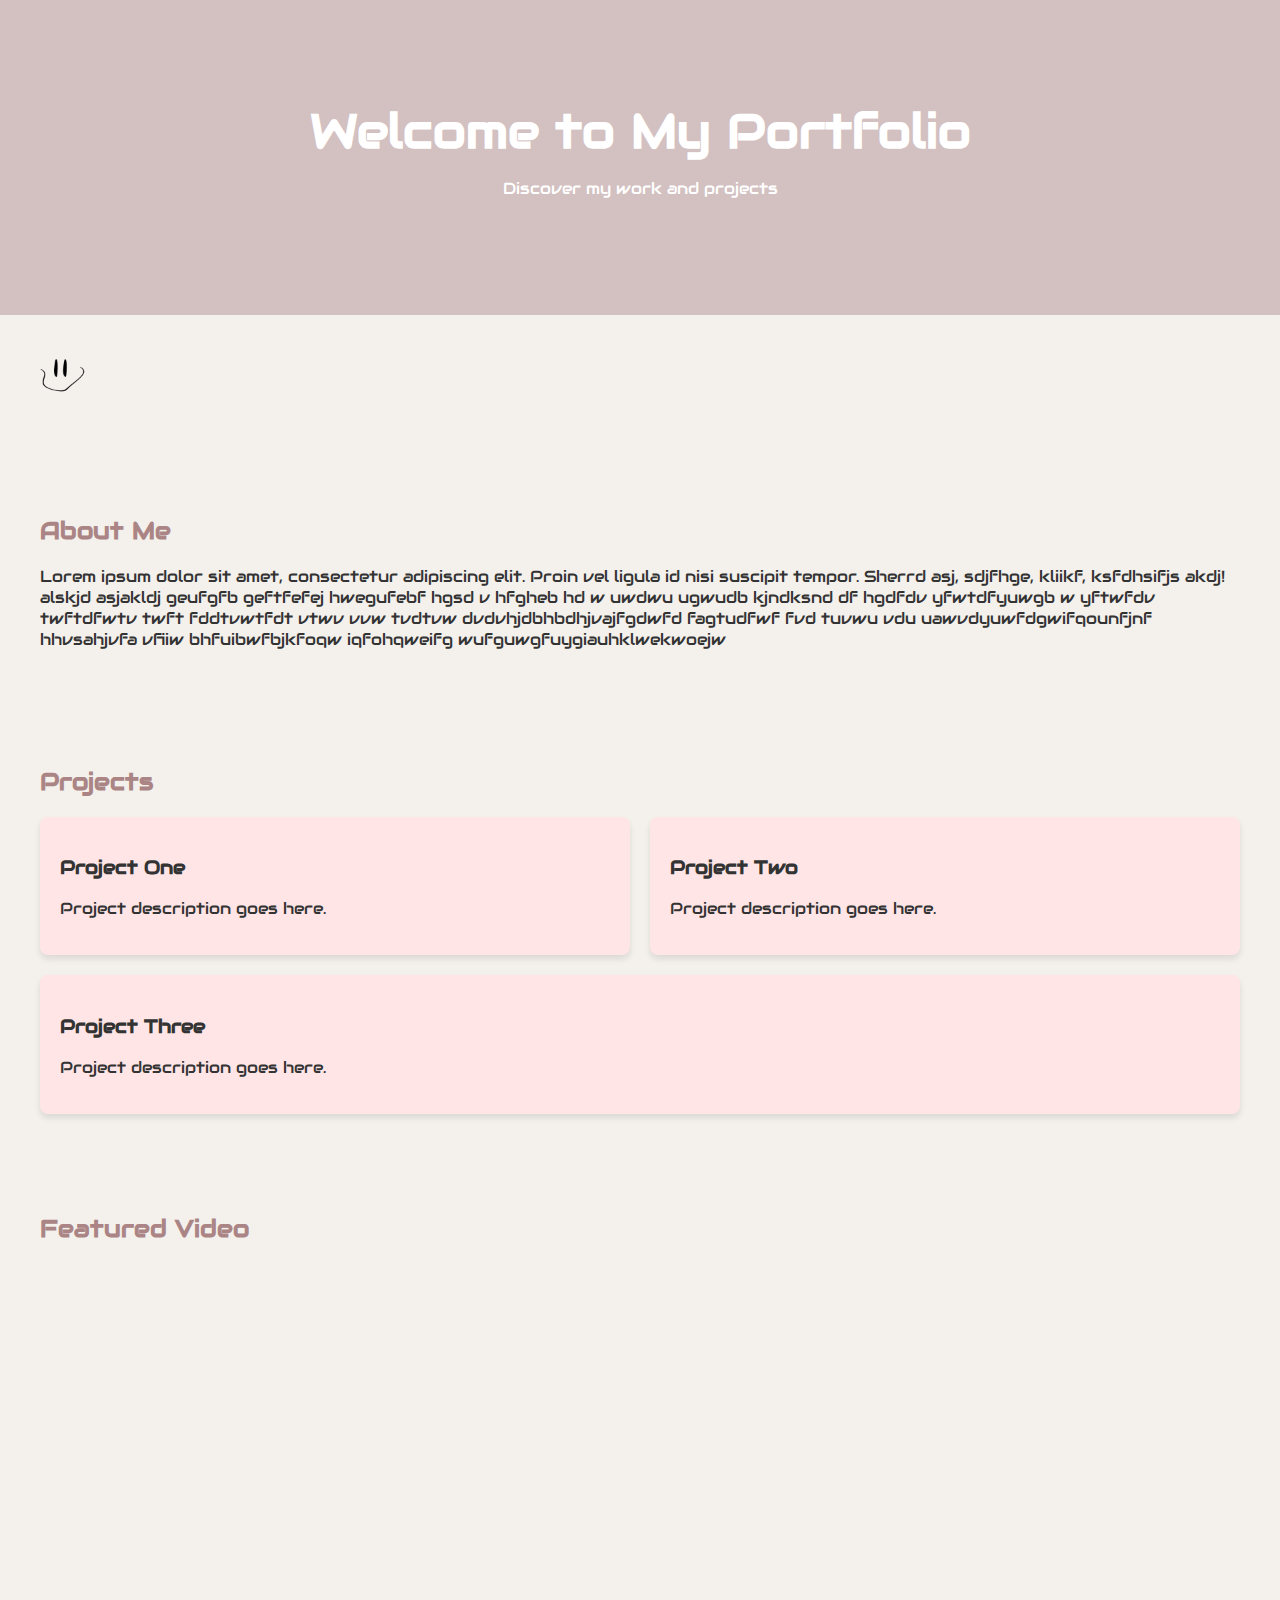
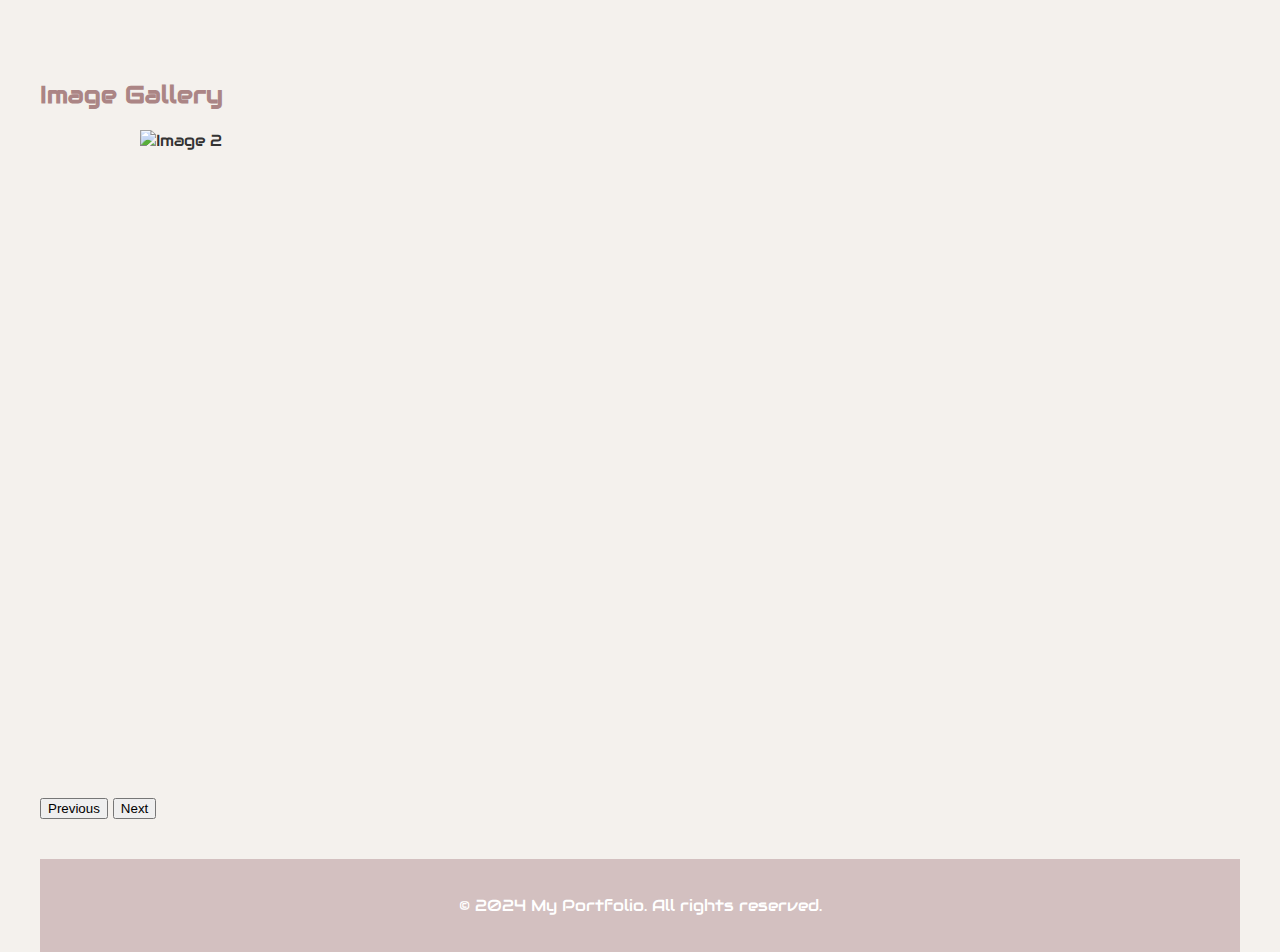
==== Responsive portfolio/responsive.html @ 4b0609b8 "Responsive website" ====
<!DOCTYPE html>
<html lang="en">
<head>
    <meta charset="UTF-8">
    <meta name="viewport" content="width=device-width, initial-scale=1.0">
    <title>My Portfolio</title>
    <link rel="stylesheet" href="https://fonts.googleapis.com/css?family=Audiowide">
    <link rel="stylesheet" href="styles.css">
</head>
<body>
 
    <section class="hero">
        <div class="hero-content">
            <h1>Welcome to My Portfolio</h1>
            <p>Discover my work and projects</p>
            
        </div>
    </section>
<div class="icon"> 
            <img src="smiles.png" alt="icon">
            </div>

    <section class="content">
        <h2>About Me</h2>
        <p>Lorem ipsum dolor sit amet, consectetur adipiscing elit. Proin vel ligula id nisi suscipit tempor. Sherrd asj, sdjfhge, kliikf, ksfdhsifjs akdj! alskjd asjakldj geufgfb geftfefej hwegufebf hgsd v hfgheb hd w uwdwu ugwudb kjndksnd df hgdfdv yfwtdfyuwgb w yftwfdv twftdfwtv twft fddtvwtfdt vtwv vvw tvdtvw dvdvhjdbhbdhjvajfgdwfd fagtudfwf fvd tuvwu vdu uawvdyuwfdgwifqounfjnf hhvsahjvfa vfiiw bhfuibwfbjkfoqw   iqfohqweifg  wufguwgfuygiauhklwekwoejw  </p>
    </section>

 
    <section class="cards">
        <h2>Projects</h2>
        <div class="card-container">
            <div class="card">
                <h3>Project One</h3>
                <p>Project description goes here.</p>
            </div>
            <div class="card">
                <h3>Project Two</h3>
                <p>Project description goes here.</p>
            </div>
            <div class="card">
                <h3>Project Three</h3>
                <p>Project description goes here.</p>
            </div>
        </div>
    </section>


    <section class="video">
        <h2>Featured Video</h2>
        <iframe width="560" height="315" src="https://www.youtube.com/watch?v=OGqIGjhH7rQ" frameborder="0" allow="accelerometer; encrypted-media; gyroscope; picture-in-picture" allowfullscreen></iframe>
    </section>

    <section class="carousel">
        <h2>Image Gallery</h2>
        <div class="carousel-container">
            <div class="carousel-slide">
                <img src="" alt="Image 1">
                <img src="Cat land (1).jpg" alt="Image 2">
                <img src="Cat land (2).jpg" alt="Image 3">
                <img src="falcon.jpg" alt="Image 4">
                <img src="Mean_green.jpg" alt="Image 5">
                <img src="Mini station (1).jpg" alt="Image 6">
                <img src="Moon.jpg" alt="Image 7">
                <img src="PORTFOLIO CANYON 1.jpg" alt="Image 8">
                <img src="PORTFOLIO GHOST 2.jpg" alt="Image 9">
                <img src="SAIT_logo.jpg" alt="Image 10">
            </div>
        </div>
        <button id="prevBtn">Previous</button>
        <button id="nextBtn">Next</button>
    </section>

    <footer>
        <p>&copy; 2024 My Portfolio. All rights reserved.</p>
    </footer>

    <script src="Responsive.js"></script>
</body>
</html>
---- Responsive portfolio/styles.css ----
body {
  font-family: "Audiowide", sans-serif;
    margin: 0;
    padding: 0;
    background-color: #f4f1ed;
    color: #333;
}



.hero {
    background-color: #d3c0c0;
    color: white;
    padding: 100px 20px;
    text-align: center;
    justify-content: center;
    display: flex;
}

.icon {
    margin: 20px;
    width: 100%; 
    max-width: 100px; 
    display: flex;
    justify-content: center; 
    align-items: center; 
}

.icon img {
    width: 100%; 
    max-width: 100px; 
    height: auto; 
}

.hero-content h1 {
    margin: 0;
    font-size: 3rem;
}

.content, .cards, .video, .carousel, footer {
    padding: 40px 20px;
    max-width: 1200px;
    margin: 0 auto;
}

.content h2, .cards h2, .video h2, .carousel h2 {
    color: #ab8585;
}

.cards .card-container {
    display: flex;
    flex-wrap: wrap;
    gap: 20px;
    justify-content: center;
}

.cards .card {
    background-color: #ffe5e5;
    padding: 20px;
    border-radius: 8px;
    flex: 1 1 calc(33% - 40px);
    box-shadow: 0 4px 6px rgba(0,0,0,0.1);
}

.video iframe {
    width: 100%;
    max-width: 560px;
    height: 315px;
    border: none;
    display: block;
    margin: 0 auto;
}

.carousel-container {
    position: relative;
    overflow: hidden;
    width: 100%;
    max-width: 1000px;
    margin: 0 auto;
}

.carousel-slide {
    display: flex;
    transition: transform 0.5s ease-in-out;
}

.carousel-slide img {
    min-width: 100%;
    transition: transform 0.5s ease-in-out;
}

footer {
    background-color: #d3c0c0;
    text-align: center;
    color: white;
    padding: 20px 0;
}


@media (max-width: 1200px) {
    .cards .card {
        flex: 1 1 calc(50% - 40px);
    }
}

@media (max-width: 768px) {
    .hero-content h1 {
        font-size: 2.5rem;
    }

    .cards .card {
        flex: 1 1 calc(100% - 40px);
    }
}

@media (max-width: 480px) {
    .hero-content h1 {
        font-size: 2rem;
    }

    .content, .cards, .video, .carousel, footer {
        padding: 20px 10px;
    }

    .cards .card {
        flex: 1 1 100%;
    }

    .video iframe {
        height: 200px;
    }
}
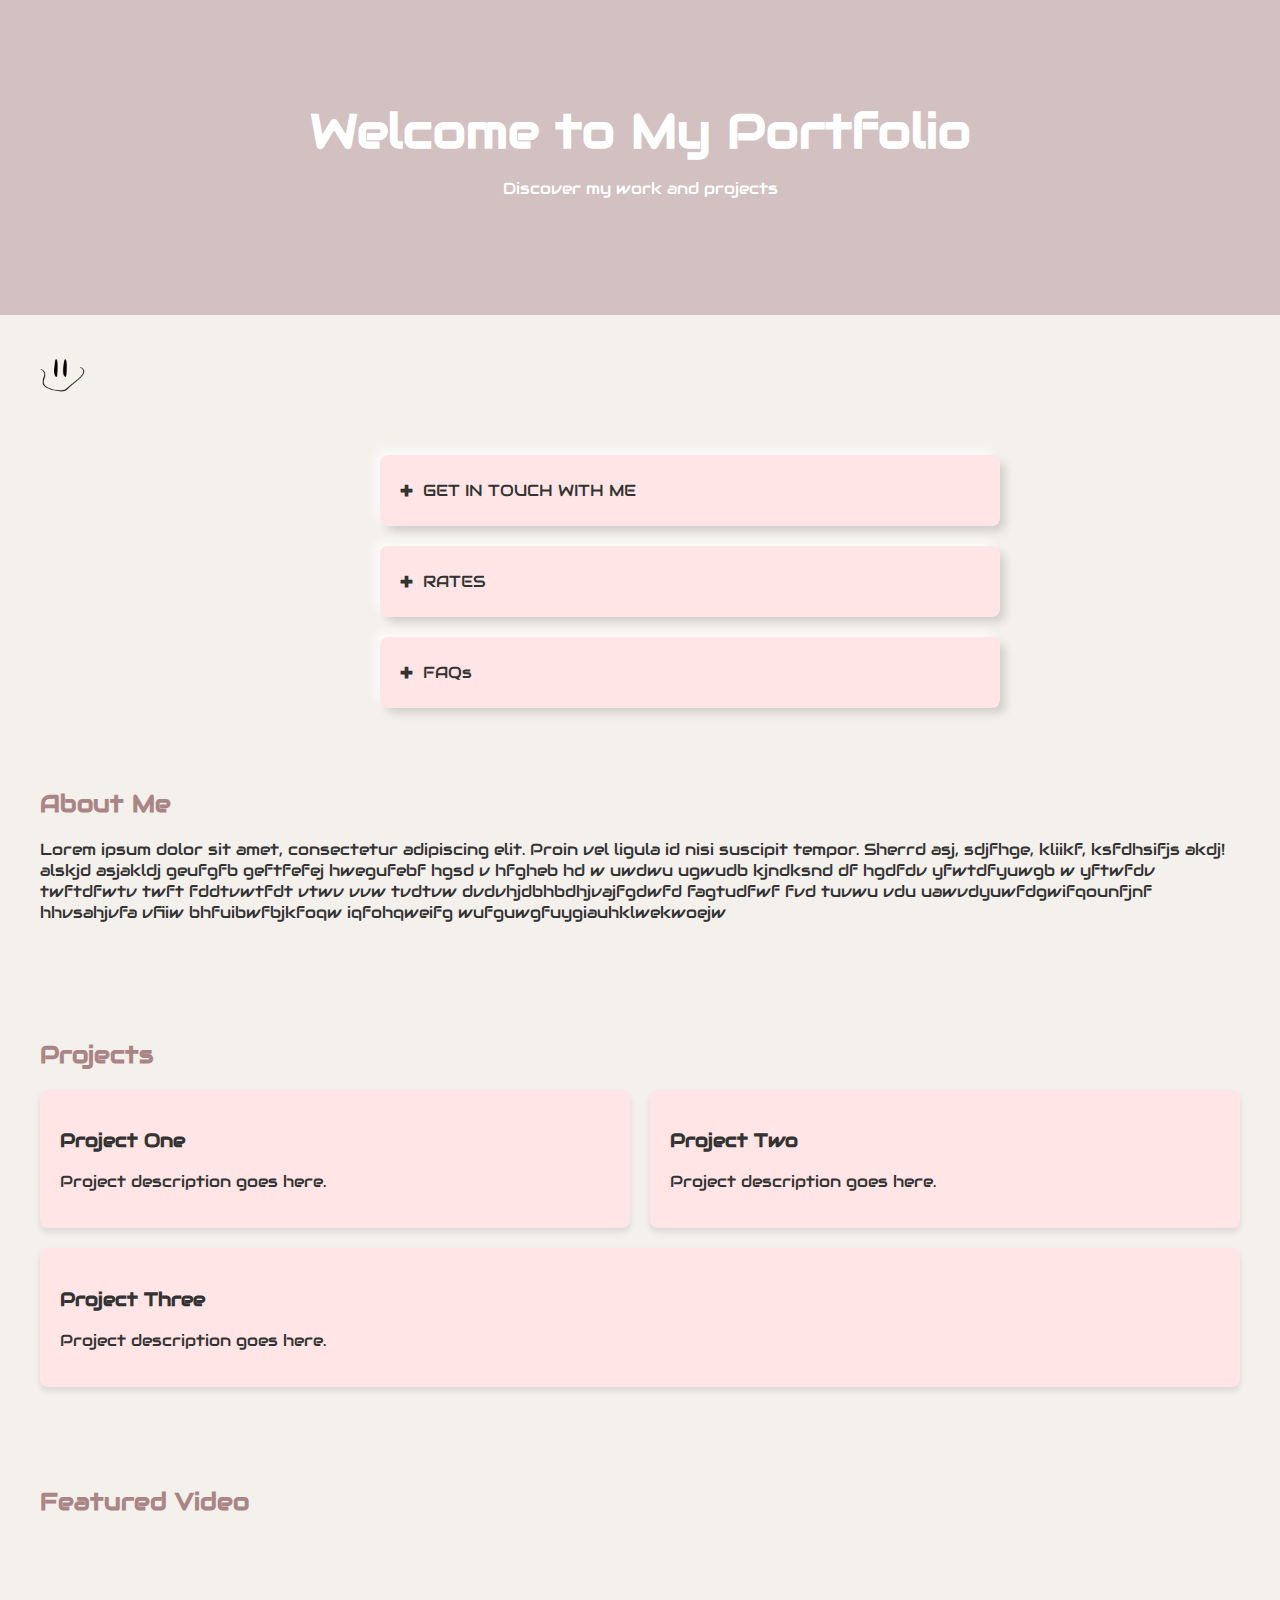
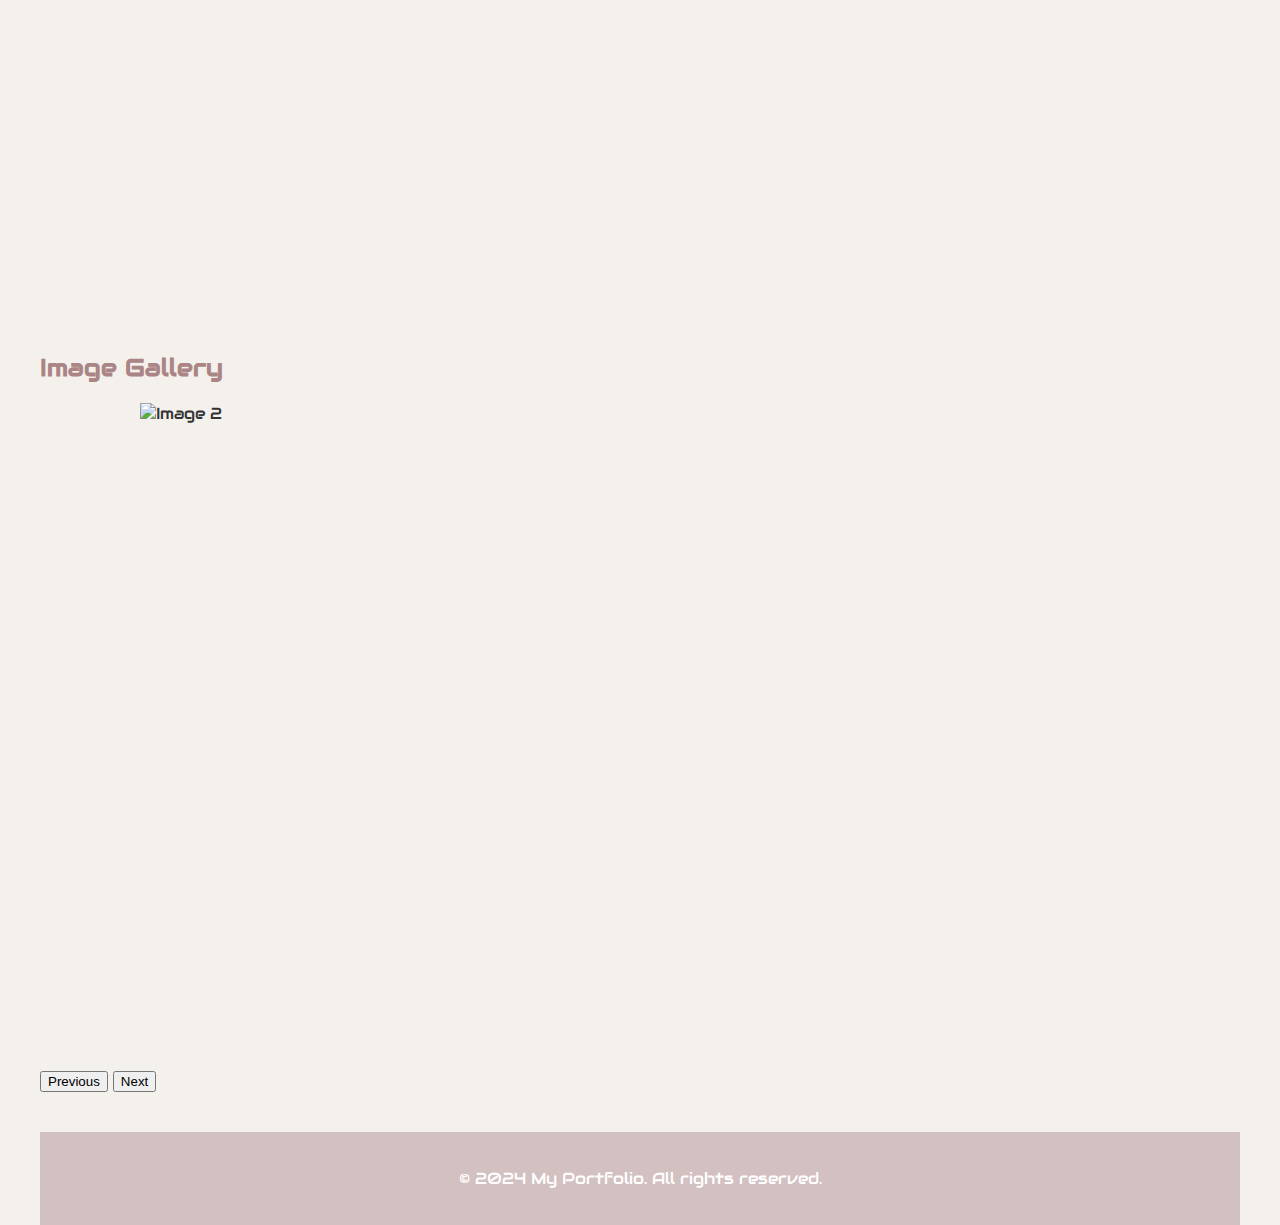
==== commit 7ff185ec: "Added accordion" ====
--- a/Responsive portfolio/responsive.html
+++ b/Responsive portfolio/responsive.html
@@ -1,5 +1,6 @@
 <!DOCTYPE html>
 <html lang="en">
+
 <head>
     <meta charset="UTF-8">
     <meta name="viewport" content="width=device-width, initial-scale=1.0">
@@ -7,25 +8,60 @@
     <link rel="stylesheet" href="https://fonts.googleapis.com/css?family=Audiowide">
     <link rel="stylesheet" href="styles.css">
 </head>
+
 <body>
- 
+
     <section class="hero">
         <div class="hero-content">
             <h1>Welcome to My Portfolio</h1>
             <p>Discover my work and projects</p>
-            
+
         </div>
     </section>
-<div class="icon"> 
-            <img src="smiles.png" alt="icon">
+    <div class="icon">
+        <img src="smiles.png" alt="icon">
+    </div>
+
+    <ul class="accordion">
+        <li>
+            <input type="radio" name="accordion" id="first">
+            <label for="first">GET IN TOUCH WITH ME</label>
+            <div class="content">
+                <p>Lorem ipsum dolor sit amet consectetur adipisicing elit. Nostrum illo minus hic non, corrupti
+                    expedita fuga magnam sequi quos quasi et iste adipisci aliquam alias dolorem sed labore delectus
+                    provident.</p>
             </div>
-
+        </li>
+        <li>
+            <input type="radio" name="accordion" id="second">
+            <label for="second">RATES</label>
+            <div class="content">
+                <p>Lorem ipsum dolor sit amet consectetur adipisicing elit. Nostrum illo minus hic non, corrupti
+                    expedita fuga magnam sequi quos quasi et iste adipisci aliquam alias dolorem sed labore delectus
+                    provident.</p>
+            </div>
+        </li>
+        <li>
+            <input type="radio" name="accordion" id="third">
+            <label for="third">FAQs</label>
+            <div class="content">
+                <p>Lorem ipsum dolor sit amet consectetur adipisicing elit. Nostrum illo minus hic non, corrupti
+                    expedita fuga magnam sequi quos quasi et iste adipisci aliquam alias dolorem sed labore delectus
+                    provident.</p>
+            </div>
+        </li>
+    </ul>
+     
     <section class="content">
         <h2>About Me</h2>
-        <p>Lorem ipsum dolor sit amet, consectetur adipiscing elit. Proin vel ligula id nisi suscipit tempor. Sherrd asj, sdjfhge, kliikf, ksfdhsifjs akdj! alskjd asjakldj geufgfb geftfefej hwegufebf hgsd v hfgheb hd w uwdwu ugwudb kjndksnd df hgdfdv yfwtdfyuwgb w yftwfdv twftdfwtv twft fddtvwtfdt vtwv vvw tvdtvw dvdvhjdbhbdhjvajfgdwfd fagtudfwf fvd tuvwu vdu uawvdyuwfdgwifqounfjnf hhvsahjvfa vfiiw bhfuibwfbjkfoqw   iqfohqweifg  wufguwgfuygiauhklwekwoejw  </p>
+        <p>Lorem ipsum dolor sit amet, consectetur adipiscing elit. Proin vel ligula id nisi suscipit tempor. Sherrd
+            asj, sdjfhge, kliikf, ksfdhsifjs akdj! alskjd asjakldj geufgfb geftfefej hwegufebf hgsd v hfgheb hd w uwdwu
+            ugwudb kjndksnd df hgdfdv yfwtdfyuwgb w yftwfdv twftdfwtv twft fddtvwtfdt vtwv vvw tvdtvw
+            dvdvhjdbhbdhjvajfgdwfd fagtudfwf fvd tuvwu vdu uawvdyuwfdgwifqounfjnf hhvsahjvfa vfiiw bhfuibwfbjkfoqw
+            iqfohqweifg wufguwgfuygiauhklwekwoejw </p>
     </section>
 
- 
+
     <section class="cards">
         <h2>Projects</h2>
         <div class="card-container">
@@ -47,7 +83,8 @@
 
     <section class="video">
         <h2>Featured Video</h2>
-        <iframe width="560" height="315" src="https://www.youtube.com/watch?v=OGqIGjhH7rQ" frameborder="0" allow="accelerometer; encrypted-media; gyroscope; picture-in-picture" allowfullscreen></iframe>
+        <iframe width="560" height="315" src="https://www.youtube.com/watch?v=OGqIGjhH7rQ" frameborder="0"
+            allow="accelerometer; encrypted-media; gyroscope; picture-in-picture" allowfullscreen></iframe>
     </section>
 
     <section class="carousel">
@@ -76,4 +113,5 @@
 
     <script src="Responsive.js"></script>
 </body>
+
 </html>--- a/Responsive portfolio/styles.css
+++ b/Responsive portfolio/styles.css
@@ -24,6 +24,57 @@
     display: flex;
     justify-content: center; 
     align-items: center; 
+}
+
+.accordion{
+    margin: 5px auto;
+    width: 600px;
+}
+
+.accordion li{
+    list-style: none;
+    width: 100%;
+    margin: 20px;
+    padding: 10px;
+    border-radius: 8px;
+    background: #ffe5e5;
+    box-shadow: 6px 6px 10px -1px rgba(0,0,0,0.15),
+                -6px -6px 10px -1px rgba(255,255,255,0.7);
+}
+
+.accordion li label{
+    display: flex;
+    align-items: center;
+    padding: 10px;
+    cursor: pointer;
+}
+
+label:before{
+    content: '+';
+    margin-right: 10px;
+    font-size: 24px;
+    font-weight: 600;
+}
+
+input[type="radio"]{
+    display:none;
+}
+
+.accordion .content{
+    padding: 0 10px;
+    line-height: 26px;
+    max-height: 0;
+    overflow: hidden;
+    transition: max-height 0.5s, padding 0.5s;
+}
+
+.accordion input[type="radio"]:checked + label + .content{
+    max-height: 400px;
+    padding: 10px 10px 20px;
+}
+
+.accordion input[type="radio"]:checked + label::before{
+    content: '-';
 }
 
 .icon img {
